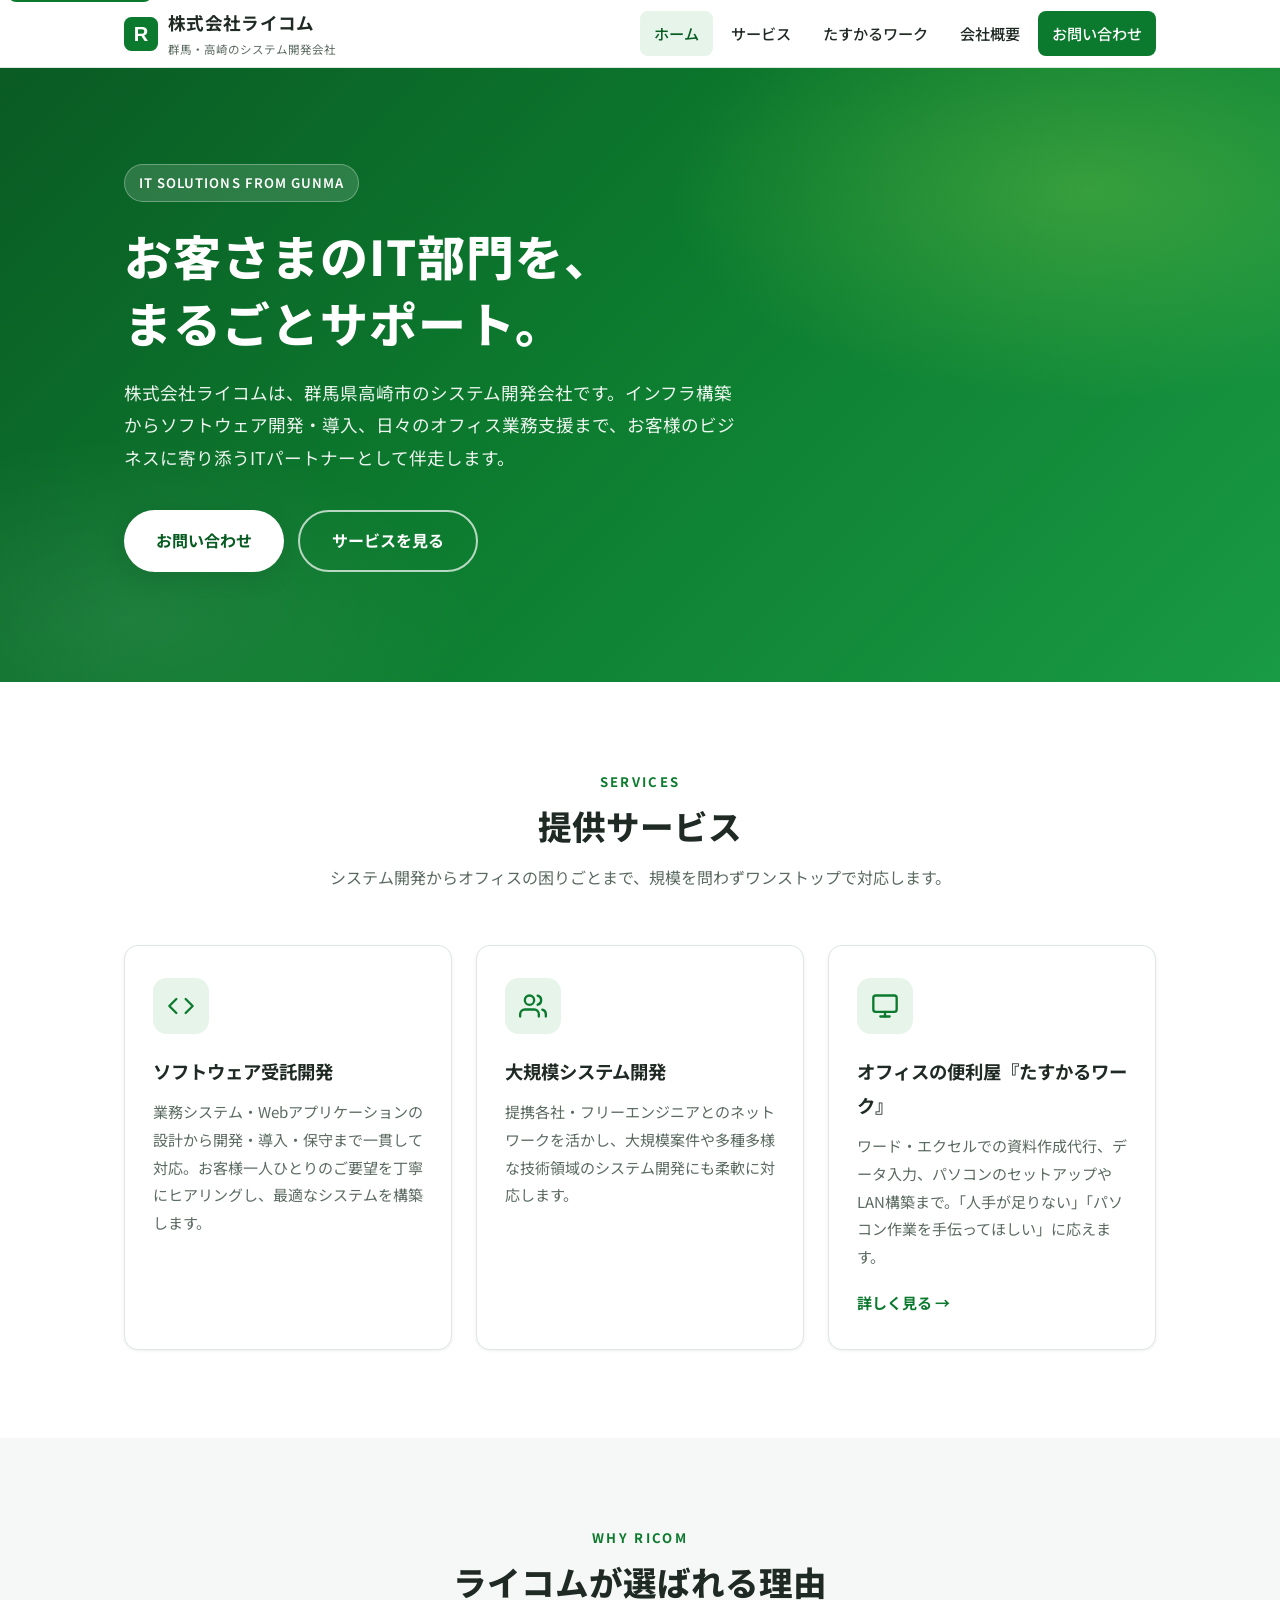
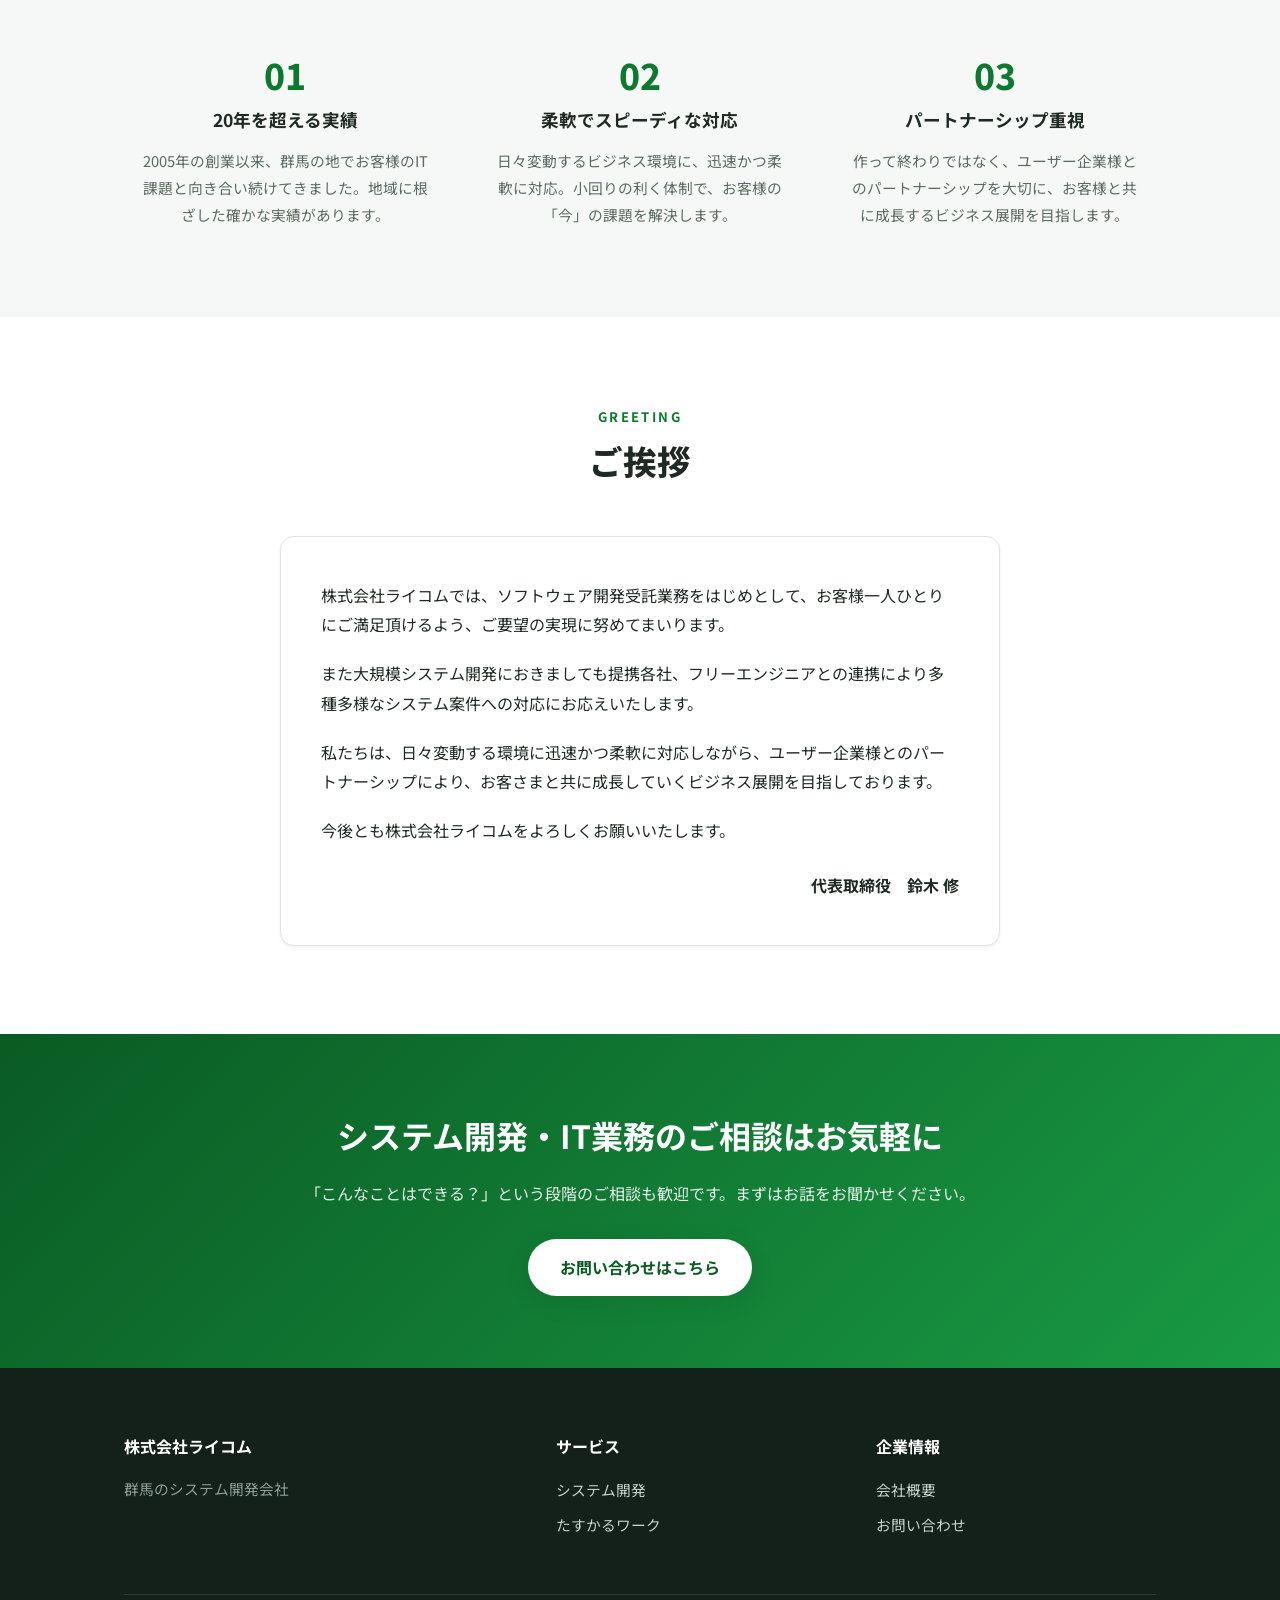
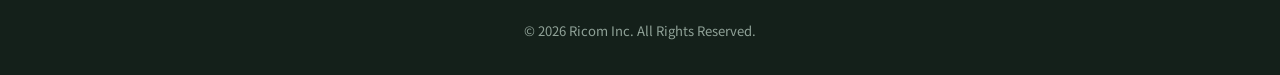
==== index.html @ 4f2a8223 "リニューアル版コーポレートサイトを追加し、SEOと旧URLリダイレクトを整備する。 静的HTMLでトップ・会社概要・お問い合わせを再構築し、たすかるワークは外部サイトへ誘導する。  Co-author" ====
<!doctype html>
<html lang="ja">
<head>
<meta charset="utf-8">
<meta name="viewport" content="width=device-width, initial-scale=1.0">
<title>株式会社ライコム | 群馬・高崎のシステム開発会社</title>
<meta name="description" content="株式会社ライコムは群馬県高崎市のシステム開発会社です。ソフトウェア受託開発から、提携各社・フリーエンジニアとの連携による大規模システム開発、オフィス業務支援『たすかるワーク』まで、お客様のIT課題をまるごとサポートします。">
<link rel="canonical" href="https://ricom-techno.com/">
<link rel="icon" type="image/svg+xml" href="/assets/img/favicon.svg">
<meta property="og:type" content="website">
<meta property="og:site_name" content="株式会社ライコム">
<meta property="og:title" content="株式会社ライコム | 群馬・高崎のシステム開発会社">
<meta property="og:description" content="ソフトウェア受託開発からオフィス業務支援まで、お客様のIT課題をまるごとサポートする群馬・高崎のシステム開発会社です。">
<meta property="og:url" content="https://ricom-techno.com/">
<meta property="og:locale" content="ja_JP">
<meta name="twitter:card" content="summary">
<link rel="preconnect" href="https://fonts.googleapis.com">
<link rel="preconnect" href="https://fonts.gstatic.com" crossorigin>
<link href="https://fonts.googleapis.com/css2?family=Noto+Sans+JP:wght@400;500;700;800&display=swap" rel="stylesheet">
<link rel="stylesheet" href="/assets/css/style.css">
<script type="application/ld+json">
{
  "@context": "https://schema.org",
  "@type": "Organization",
  "@id": "https://ricom-techno.com/#organization",
  "name": "株式会社ライコム",
  "url": "https://ricom-techno.com/",
  "logo": "https://ricom-techno.com/assets/img/favicon.svg",
  "foundingDate": "2015-02",
  "founder": { "@type": "Person", "name": "鈴木 修" },
  "areaServed": "JP",
  "description": "群馬県高崎市のシステム開発会社。ソフトウェア受託開発、大規模システム開発、オフィス業務支援サービスを提供。"
}
</script>
<script type="application/ld+json">
{
  "@context": "https://schema.org",
  "@type": "WebSite",
  "name": "株式会社ライコム",
  "url": "https://ricom-techno.com/",
  "inLanguage": "ja",
  "publisher": { "@id": "https://ricom-techno.com/#organization" }
}
</script>
</head>
<body>
<a class="skip-link" href="#main">本文へスキップ</a>

<header class="site-header">
  <div class="container">
    <a class="brand" href="/">
      <svg class="brand-mark" width="34" height="34" viewBox="0 0 64 64" aria-hidden="true"><rect width="64" height="64" rx="14" fill="#0c7a2e"/><text x="32" y="45" font-family="Arial, Helvetica, sans-serif" font-size="38" font-weight="bold" fill="#fff" text-anchor="middle">R</text></svg>
      <span>
        <span class="brand-name">株式会社ライコム</span>
        <span class="brand-tag">群馬・高崎のシステム開発会社</span>
      </span>
    </a>
    <button class="nav-toggle" aria-expanded="false" aria-controls="global-nav" aria-label="メニューを開く">
      <span></span><span></span><span></span>
    </button>
    <nav id="global-nav" class="global-nav" aria-label="グローバルナビゲーション">
      <ul>
        <li><a href="/" aria-current="page">ホーム</a></li>
        <li><a href="/#services">サービス</a></li>
        <li><a href="https://taskall.work/">たすかるワーク</a></li>
        <li><a href="/ricom/">会社概要</a></li>
        <li class="nav-cta"><a href="/contact/">お問い合わせ</a></li>
      </ul>
    </nav>
  </div>
</header>

<main id="main">

  <section class="hero">
    <div class="container">
      <span class="hero-label">IT SOLUTIONS FROM GUNMA</span>
      <h1>お客さまのIT部門を、<br>まるごとサポート。</h1>
      <p>株式会社ライコムは、群馬県高崎市のシステム開発会社です。インフラ構築からソフトウェア開発・導入、日々のオフィス業務支援まで、お客様のビジネスに寄り添うITパートナーとして伴走します。</p>
      <div class="hero-actions">
        <a class="btn btn-primary" href="/contact/">お問い合わせ</a>
        <a class="btn btn-outline" href="#services">サービスを見る</a>
      </div>
    </div>
  </section>

  <section id="services" class="section">
    <div class="container">
      <div class="section-head reveal">
        <span class="en">Services</span>
        <h2>提供サービス</h2>
        <p>システム開発からオフィスの困りごとまで、規模を問わずワンストップで対応します。</p>
      </div>
      <div class="card-grid">
        <div class="card reveal">
          <span class="card-icon" aria-hidden="true">
            <svg width="28" height="28" viewBox="0 0 24 24" fill="none" stroke="currentColor" stroke-width="2" stroke-linecap="round" stroke-linejoin="round"><polyline points="16 18 22 12 16 6"/><polyline points="8 6 2 12 8 18"/></svg>
          </span>
          <h3>ソフトウェア受託開発</h3>
          <p>業務システム・Webアプリケーションの設計から開発・導入・保守まで一貫して対応。お客様一人ひとりのご要望を丁寧にヒアリングし、最適なシステムを構築します。</p>
        </div>
        <div class="card reveal">
          <span class="card-icon" aria-hidden="true">
            <svg width="28" height="28" viewBox="0 0 24 24" fill="none" stroke="currentColor" stroke-width="2" stroke-linecap="round" stroke-linejoin="round"><path d="M17 21v-2a4 4 0 0 0-4-4H5a4 4 0 0 0-4 4v2"/><circle cx="9" cy="7" r="4"/><path d="M23 21v-2a4 4 0 0 0-3-3.87"/><path d="M16 3.13a4 4 0 0 1 0 7.75"/></svg>
          </span>
          <h3>大規模システム開発</h3>
          <p>提携各社・フリーエンジニアとのネットワークを活かし、大規模案件や多種多様な技術領域のシステム開発にも柔軟に対応します。</p>
        </div>
        <div class="card reveal">
          <span class="card-icon" aria-hidden="true">
            <svg width="28" height="28" viewBox="0 0 24 24" fill="none" stroke="currentColor" stroke-width="2" stroke-linecap="round" stroke-linejoin="round"><rect x="2" y="3" width="20" height="14" rx="2"/><line x1="8" y1="21" x2="16" y2="21"/><line x1="12" y1="17" x2="12" y2="21"/></svg>
          </span>
          <h3>オフィスの便利屋『たすかるワーク』</h3>
          <p>ワード・エクセルでの資料作成代行、データ入力、パソコンのセットアップやLAN構築まで。「人手が足りない」「パソコン作業を手伝ってほしい」に応えます。</p>
          <a class="card-link" href="https://taskall.work/">詳しく見る →</a>
        </div>
      </div>
    </div>
  </section>

  <section class="section section-alt">
    <div class="container">
      <div class="section-head reveal">
        <span class="en">Why Ricom</span>
        <h2>ライコムが選ばれる理由</h2>
      </div>
      <div class="feature-grid">
        <div class="feature reveal">
          <span class="num">01</span>
          <h3>20年を超える実績</h3>
          <p>2005年の創業以来、群馬の地でお客様のIT課題と向き合い続けてきました。地域に根ざした確かな実績があります。</p>
        </div>
        <div class="feature reveal">
          <span class="num">02</span>
          <h3>柔軟でスピーディな対応</h3>
          <p>日々変動するビジネス環境に、迅速かつ柔軟に対応。小回りの利く体制で、お客様の「今」の課題を解決します。</p>
        </div>
        <div class="feature reveal">
          <span class="num">03</span>
          <h3>パートナーシップ重視</h3>
          <p>作って終わりではなく、ユーザー企業様とのパートナーシップを大切に、お客様と共に成長するビジネス展開を目指します。</p>
        </div>
      </div>
    </div>
  </section>

  <section class="section">
    <div class="container">
      <div class="section-head reveal">
        <span class="en">Greeting</span>
        <h2>ご挨拶</h2>
      </div>
      <div class="greeting reveal">
        <p>株式会社ライコムでは、ソフトウェア開発受託業務をはじめとして、お客様一人ひとりにご満足頂けるよう、ご要望の実現に努めてまいります。</p>
        <p>また大規模システム開発におきましても提携各社、フリーエンジニアとの連携により多種多様なシステム案件への対応にお応えいたします。</p>
        <p>私たちは、日々変動する環境に迅速かつ柔軟に対応しながら、ユーザー企業様とのパートナーシップにより、お客さまと共に成長していくビジネス展開を目指しております。</p>
        <p>今後とも株式会社ライコムをよろしくお願いいたします。</p>
        <p class="sign">代表取締役　鈴木 修</p>
      </div>
    </div>
  </section>

  <section class="cta-band">
    <div class="container">
      <h2>システム開発・IT業務のご相談はお気軽に</h2>
      <p>「こんなことはできる？」という段階のご相談も歓迎です。まずはお話をお聞かせください。</p>
      <a class="btn btn-primary" href="/contact/">お問い合わせはこちら</a>
    </div>
  </section>

</main>

<footer class="site-footer">
  <div class="container">
    <div class="footer-grid">
      <div>
        <h3>株式会社ライコム</h3>
        <p>群馬のシステム開発会社</p>
      </div>
      <div>
        <h3>サービス</h3>
        <ul>
          <li><a href="/#services">システム開発</a></li>
          <li><a href="https://taskall.work/">たすかるワーク</a></li>
        </ul>
      </div>
      <div>
        <h3>企業情報</h3>
        <ul>
          <li><a href="/ricom/">会社概要</a></li>
          <li><a href="/contact/">お問い合わせ</a></li>
        </ul>
      </div>
    </div>
    <p class="footer-bottom">&copy; 2026 Ricom Inc. All Rights Reserved.</p>
  </div>
</footer>

<script src="/assets/js/main.js" defer></script>
</body>
</html>
---- assets/css/style.css ----
/* ==========================================================================
   株式会社ライコム — デザインシステム
   ========================================================================== */

:root {
  --color-primary: #0c7a2e;
  --color-primary-dark: #085c22;
  --color-primary-light: #e6f4ea;
  --color-accent: #7ecf4a;
  --color-text: #1f2a24;
  --color-text-muted: #5b6b61;
  --color-bg: #ffffff;
  --color-bg-alt: #f5f8f6;
  --color-border: #dfe7e2;
  --color-footer: #14201a;
  --font-sans: "Noto Sans JP", "Hiragino Kaku Gothic ProN", "Yu Gothic",
    sans-serif;
  --shadow-sm: 0 1px 3px rgba(20, 32, 26, 0.08);
  --shadow-md: 0 6px 24px rgba(20, 32, 26, 0.1);
  --radius: 14px;
  --container: 1080px;
  --header-h: 68px;
}

*,
*::before,
*::after {
  box-sizing: border-box;
}

html {
  scroll-behavior: smooth;
  scroll-padding-top: calc(var(--header-h) + 16px);
}

body {
  margin: 0;
  font-family: var(--font-sans);
  font-size: 16px;
  line-height: 1.85;
  color: var(--color-text);
  background: var(--color-bg);
  -webkit-font-smoothing: antialiased;
}

img {
  max-width: 100%;
  height: auto;
  display: block;
}

a {
  color: var(--color-primary);
}

a:hover {
  color: var(--color-primary-dark);
}

.container {
  max-width: var(--container);
  margin: 0 auto;
  padding: 0 24px;
}

.visually-hidden {
  position: absolute;
  width: 1px;
  height: 1px;
  margin: -1px;
  padding: 0;
  overflow: hidden;
  clip: rect(0 0 0 0);
  white-space: nowrap;
  border: 0;
}

.skip-link {
  position: absolute;
  top: -48px;
  left: 8px;
  z-index: 200;
  padding: 10px 16px;
  background: var(--color-primary);
  color: #fff;
  border-radius: 0 0 8px 8px;
  text-decoration: none;
  transition: top 0.2s;
}

.skip-link:focus {
  top: 0;
  color: #fff;
}

/* --------------------------------------------------------------------------
   Header
   -------------------------------------------------------------------------- */

.site-header {
  position: sticky;
  top: 0;
  z-index: 100;
  height: var(--header-h);
  background: rgba(255, 255, 255, 0.92);
  backdrop-filter: blur(10px);
  -webkit-backdrop-filter: blur(10px);
  border-bottom: 1px solid var(--color-border);
}

.site-header .container {
  display: flex;
  align-items: center;
  justify-content: space-between;
  height: 100%;
}

.brand {
  display: flex;
  align-items: center;
  gap: 10px;
  text-decoration: none;
  color: var(--color-text);
}

.brand:hover {
  color: var(--color-text);
}

.brand-mark {
  flex: none;
}

.brand-name {
  font-size: 1.1rem;
  font-weight: 700;
  letter-spacing: 0.02em;
}

.brand-tag {
  display: none;
  font-size: 0.72rem;
  color: var(--color-text-muted);
}

@media (min-width: 640px) {
  .brand-tag {
    display: block;
  }
}

.global-nav ul {
  display: flex;
  align-items: center;
  gap: 4px;
  margin: 0;
  padding: 0;
  list-style: none;
}

.global-nav a {
  display: block;
  padding: 8px 14px;
  font-size: 0.95rem;
  font-weight: 500;
  color: var(--color-text);
  text-decoration: none;
  border-radius: 8px;
  transition: background 0.15s, color 0.15s;
}

.global-nav a:hover,
.global-nav a[aria-current="page"] {
  background: var(--color-primary-light);
  color: var(--color-primary-dark);
}

.global-nav .nav-cta a {
  background: var(--color-primary);
  color: #fff;
}

.global-nav .nav-cta a:hover {
  background: var(--color-primary-dark);
}

.nav-toggle {
  display: none;
  flex-direction: column;
  justify-content: center;
  gap: 5px;
  width: 44px;
  height: 44px;
  padding: 10px;
  background: none;
  border: 0;
  cursor: pointer;
}

.nav-toggle span {
  display: block;
  height: 2px;
  background: var(--color-text);
  border-radius: 2px;
  transition: transform 0.25s, opacity 0.25s;
}

.nav-toggle[aria-expanded="true"] span:nth-child(1) {
  transform: translateY(7px) rotate(45deg);
}

.nav-toggle[aria-expanded="true"] span:nth-child(2) {
  opacity: 0;
}

.nav-toggle[aria-expanded="true"] span:nth-child(3) {
  transform: translateY(-7px) rotate(-45deg);
}

@media (max-width: 860px) {
  .nav-toggle {
    display: flex;
  }

  .global-nav {
    position: absolute;
    top: var(--header-h);
    left: 0;
    right: 0;
    background: #fff;
    border-bottom: 1px solid var(--color-border);
    box-shadow: var(--shadow-md);
    display: none;
  }

  .global-nav.is-open {
    display: block;
  }

  .global-nav ul {
    flex-direction: column;
    align-items: stretch;
    gap: 0;
    padding: 12px 16px 20px;
  }

  .global-nav a {
    padding: 14px 16px;
    font-size: 1rem;
  }

  .global-nav .nav-cta {
    margin-top: 8px;
  }

  .global-nav .nav-cta a {
    text-align: center;
  }
}

/* --------------------------------------------------------------------------
   Hero
   -------------------------------------------------------------------------- */

.hero {
  position: relative;
  overflow: hidden;
  background: linear-gradient(135deg, #0a5b24 0%, #0c7a2e 45%, #199a44 100%);
  color: #fff;
  padding: 96px 0 110px;
}

.hero::after {
  content: "";
  position: absolute;
  inset: 0;
  background:
    radial-gradient(600px 300px at 85% 20%, rgba(126, 207, 74, 0.35), transparent 70%),
    radial-gradient(500px 260px at 10% 90%, rgba(255, 255, 255, 0.08), transparent 70%);
  pointer-events: none;
}

.hero .container {
  position: relative;
  z-index: 1;
}

.hero-label {
  display: inline-block;
  padding: 6px 14px;
  margin-bottom: 20px;
  font-size: 0.82rem;
  font-weight: 600;
  letter-spacing: 0.08em;
  background: rgba(255, 255, 255, 0.14);
  border: 1px solid rgba(255, 255, 255, 0.3);
  border-radius: 999px;
}

.hero h1 {
  margin: 0 0 20px;
  font-size: clamp(1.8rem, 4.5vw, 3rem);
  font-weight: 800;
  line-height: 1.4;
  letter-spacing: 0.02em;
}

.hero p {
  max-width: 620px;
  margin: 0 0 36px;
  font-size: clamp(0.95rem, 1.6vw, 1.1rem);
  color: rgba(255, 255, 255, 0.92);
}

.hero-actions {
  display: flex;
  flex-wrap: wrap;
  gap: 14px;
}

/* --------------------------------------------------------------------------
   Buttons
   -------------------------------------------------------------------------- */

.btn {
  display: inline-flex;
  align-items: center;
  justify-content: center;
  gap: 8px;
  padding: 14px 32px;
  font-size: 1rem;
  font-weight: 700;
  text-decoration: none;
  border-radius: 999px;
  transition: transform 0.15s, box-shadow 0.15s, background 0.15s;
}

.btn:hover {
  transform: translateY(-2px);
}

.btn-primary {
  background: #fff;
  color: var(--color-primary-dark);
  box-shadow: var(--shadow-md);
}

.btn-primary:hover {
  color: var(--color-primary-dark);
}

.btn-outline {
  border: 2px solid rgba(255, 255, 255, 0.7);
  color: #fff;
}

.btn-outline:hover {
  background: rgba(255, 255, 255, 0.12);
  color: #fff;
}

.btn-solid {
  background: var(--color-primary);
  color: #fff;
}

.btn-solid:hover {
  background: var(--color-primary-dark);
  color: #fff;
}

/* --------------------------------------------------------------------------
   Sections
   -------------------------------------------------------------------------- */

.section {
  padding: 88px 0;
}

.section-alt {
  background: var(--color-bg-alt);
}

.section-head {
  max-width: 640px;
  margin: 0 auto 52px;
  text-align: center;
}

.section-head .en {
  display: block;
  margin-bottom: 8px;
  font-size: 0.82rem;
  font-weight: 700;
  letter-spacing: 0.18em;
  text-transform: uppercase;
  color: var(--color-primary);
}

.section-head h2 {
  margin: 0 0 14px;
  font-size: clamp(1.5rem, 3vw, 2.1rem);
  font-weight: 800;
  line-height: 1.4;
}

.section-head p {
  margin: 0;
  color: var(--color-text-muted);
}

/* Cards */

.card-grid {
  display: grid;
  gap: 24px;
  grid-template-columns: repeat(auto-fit, minmax(260px, 1fr));
}

.card {
  display: flex;
  flex-direction: column;
  padding: 32px 28px;
  background: #fff;
  border: 1px solid var(--color-border);
  border-radius: var(--radius);
  box-shadow: var(--shadow-sm);
  transition: transform 0.2s, box-shadow 0.2s;
}

.card:hover {
  transform: translateY(-4px);
  box-shadow: var(--shadow-md);
}

.card-icon {
  display: inline-flex;
  align-items: center;
  justify-content: center;
  width: 56px;
  height: 56px;
  margin-bottom: 20px;
  background: var(--color-primary-light);
  border-radius: 14px;
  color: var(--color-primary);
}

.card h3 {
  margin: 0 0 10px;
  font-size: 1.15rem;
  font-weight: 700;
}

.card p {
  margin: 0;
  font-size: 0.94rem;
  color: var(--color-text-muted);
  flex-grow: 1;
}

.card .card-link {
  margin-top: 18px;
  font-weight: 700;
  font-size: 0.94rem;
  text-decoration: none;
}

/* Feature list (強み) */

.feature-grid {
  display: grid;
  gap: 32px;
  grid-template-columns: repeat(auto-fit, minmax(260px, 1fr));
}

.feature {
  text-align: center;
  padding: 0 12px;
}

.feature .num {
  display: inline-block;
  margin-bottom: 12px;
  font-size: 2.2rem;
  font-weight: 800;
  color: var(--color-primary);
  line-height: 1;
}

.feature h3 {
  margin: 0 0 10px;
  font-size: 1.1rem;
}

.feature p {
  margin: 0;
  font-size: 0.92rem;
  color: var(--color-text-muted);
}

/* Greeting */

.greeting {
  max-width: 720px;
  margin: 0 auto;
  padding: 44px 40px;
  background: #fff;
  border: 1px solid var(--color-border);
  border-radius: var(--radius);
  box-shadow: var(--shadow-sm);
}

.greeting p {
  margin: 0 0 1.2em;
}

.greeting .sign {
  margin: 1.6em 0 0;
  text-align: right;
  font-weight: 700;
}

/* CTA band */

.cta-band {
  background: linear-gradient(135deg, #0a5b24, #199a44);
  color: #fff;
  text-align: center;
  padding: 72px 0;
}

.cta-band h2 {
  margin: 0 0 14px;
  font-size: clamp(1.4rem, 3vw, 2rem);
}

.cta-band p {
  margin: 0 0 30px;
  color: rgba(255, 255, 255, 0.9);
}

/* --------------------------------------------------------------------------
   Page hero(下層ページ)
   -------------------------------------------------------------------------- */

.page-hero {
  background: linear-gradient(135deg, #0a5b24, #199a44);
  color: #fff;
  padding: 64px 0;
}

.page-hero h1 {
  margin: 0 0 8px;
  font-size: clamp(1.6rem, 3.4vw, 2.4rem);
  font-weight: 800;
}

.page-hero p {
  margin: 0;
  color: rgba(255, 255, 255, 0.88);
}

.breadcrumb {
  padding: 14px 0;
  font-size: 0.84rem;
  background: var(--color-bg-alt);
  border-bottom: 1px solid var(--color-border);
}

.breadcrumb ol {
  display: flex;
  flex-wrap: wrap;
  gap: 6px;
  margin: 0;
  padding: 0;
  list-style: none;
}

.breadcrumb li + li::before {
  content: "/";
  margin-right: 6px;
  color: var(--color-text-muted);
}

.breadcrumb a {
  text-decoration: none;
}

/* --------------------------------------------------------------------------
   Tables / Timeline
   -------------------------------------------------------------------------- */

.info-table {
  width: 100%;
  max-width: 760px;
  margin: 0 auto;
  border-collapse: collapse;
  background: #fff;
  border: 1px solid var(--color-border);
  border-radius: var(--radius);
  overflow: hidden;
  box-shadow: var(--shadow-sm);
}

.info-table th,
.info-table td {
  padding: 18px 24px;
  border-bottom: 1px solid var(--color-border);
  text-align: left;
  vertical-align: top;
}

.info-table tr:last-child th,
.info-table tr:last-child td {
  border-bottom: 0;
}

.info-table th {
  width: 30%;
  min-width: 120px;
  background: var(--color-bg-alt);
  font-weight: 700;
  white-space: nowrap;
}

@media (max-width: 560px) {
  .info-table th,
  .info-table td {
    display: block;
    width: 100%;
    padding: 12px 18px;
  }

  .info-table th {
    border-bottom: 0;
  }
}

.timeline {
  max-width: 720px;
  margin: 0 auto;
  padding: 0;
  list-style: none;
  position: relative;
}

.timeline::before {
  content: "";
  position: absolute;
  top: 6px;
  bottom: 6px;
  left: 7px;
  width: 2px;
  background: var(--color-border);
}

.timeline li {
  position: relative;
  padding: 0 0 32px 40px;
}

.timeline li:last-child {
  padding-bottom: 0;
}

.timeline li::before {
  content: "";
  position: absolute;
  top: 8px;
  left: 0;
  width: 16px;
  height: 16px;
  background: var(--color-primary);
  border: 3px solid #fff;
  border-radius: 50%;
  box-shadow: 0 0 0 2px var(--color-primary-light);
}

.timeline .year {
  display: block;
  font-weight: 800;
  color: var(--color-primary);
}

.timeline p {
  margin: 4px 0 0;
  color: var(--color-text-muted);
}

/* --------------------------------------------------------------------------
   Contact
   -------------------------------------------------------------------------- */

.contact-grid {
  display: grid;
  gap: 24px;
  grid-template-columns: repeat(auto-fit, minmax(280px, 1fr));
  max-width: 880px;
  margin: 0 auto;
}

.contact-card {
  padding: 36px 30px;
  background: #fff;
  border: 1px solid var(--color-border);
  border-radius: var(--radius);
  box-shadow: var(--shadow-sm);
  text-align: center;
}

.contact-card h3 {
  margin: 0 0 8px;
  font-size: 1.05rem;
}

.contact-card .big {
  display: block;
  margin: 10px 0;
  font-size: 1.5rem;
  font-weight: 800;
  color: var(--color-primary-dark);
  text-decoration: none;
  word-break: break-all;
}

.contact-card p {
  margin: 0;
  font-size: 0.88rem;
  color: var(--color-text-muted);
}

/* --------------------------------------------------------------------------
   FAQ
   -------------------------------------------------------------------------- */

.faq {
  max-width: 760px;
  margin: 0 auto;
}

.faq details {
  margin-bottom: 14px;
  background: #fff;
  border: 1px solid var(--color-border);
  border-radius: 12px;
  box-shadow: var(--shadow-sm);
  overflow: hidden;
}

.faq summary {
  padding: 18px 22px;
  font-weight: 700;
  cursor: pointer;
  list-style: none;
  position: relative;
  padding-right: 48px;
}

.faq summary::-webkit-details-marker {
  display: none;
}

.faq summary::after {
  content: "+";
  position: absolute;
  right: 20px;
  top: 50%;
  transform: translateY(-50%);
  font-size: 1.4rem;
  color: var(--color-primary);
  transition: transform 0.2s;
}

.faq details[open] summary::after {
  content: "−";
}

.faq .faq-body {
  padding: 0 22px 18px;
  color: var(--color-text-muted);
}

/* --------------------------------------------------------------------------
   Footer
   -------------------------------------------------------------------------- */

.site-footer {
  background: var(--color-footer);
  color: #c8d2cc;
  padding: 64px 0 32px;
  font-size: 0.92rem;
}

.footer-grid {
  display: grid;
  gap: 40px;
  grid-template-columns: 1.4fr 1fr 1fr;
  margin-bottom: 48px;
}

@media (max-width: 720px) {
  .footer-grid {
    grid-template-columns: 1fr;
    gap: 28px;
  }
}

.site-footer h3 {
  margin: 0 0 14px;
  font-size: 1rem;
  color: #fff;
}

.site-footer .footer-tagline,
.site-footer p {
  margin: 0;
  line-height: 1.8;
  color: #8fa197;
}

.site-footer address {
  font-style: normal;
  line-height: 2;
}

.site-footer ul {
  margin: 0;
  padding: 0;
  list-style: none;
}

.site-footer li {
  margin-bottom: 8px;
}

.site-footer a {
  color: #c8d2cc;
  text-decoration: none;
}

.site-footer a:hover {
  color: #fff;
  text-decoration: underline;
}

.footer-bottom {
  padding-top: 24px;
  border-top: 1px solid rgba(255, 255, 255, 0.12);
  text-align: center;
  font-size: 0.82rem;
  color: #8fa197;
}

/* --------------------------------------------------------------------------
   Scroll reveal
   -------------------------------------------------------------------------- */

.reveal {
  opacity: 0;
  transform: translateY(24px);
  transition: opacity 0.6s ease, transform 0.6s ease;
}

.reveal.is-visible {
  opacity: 1;
  transform: none;
}

@media (prefers-reduced-motion: reduce) {
  html {
    scroll-behavior: auto;
  }

  .reveal {
    opacity: 1;
    transform: none;
    transition: none;
  }

  .btn:hover,
  .card:hover {
    transform: none;
  }
}
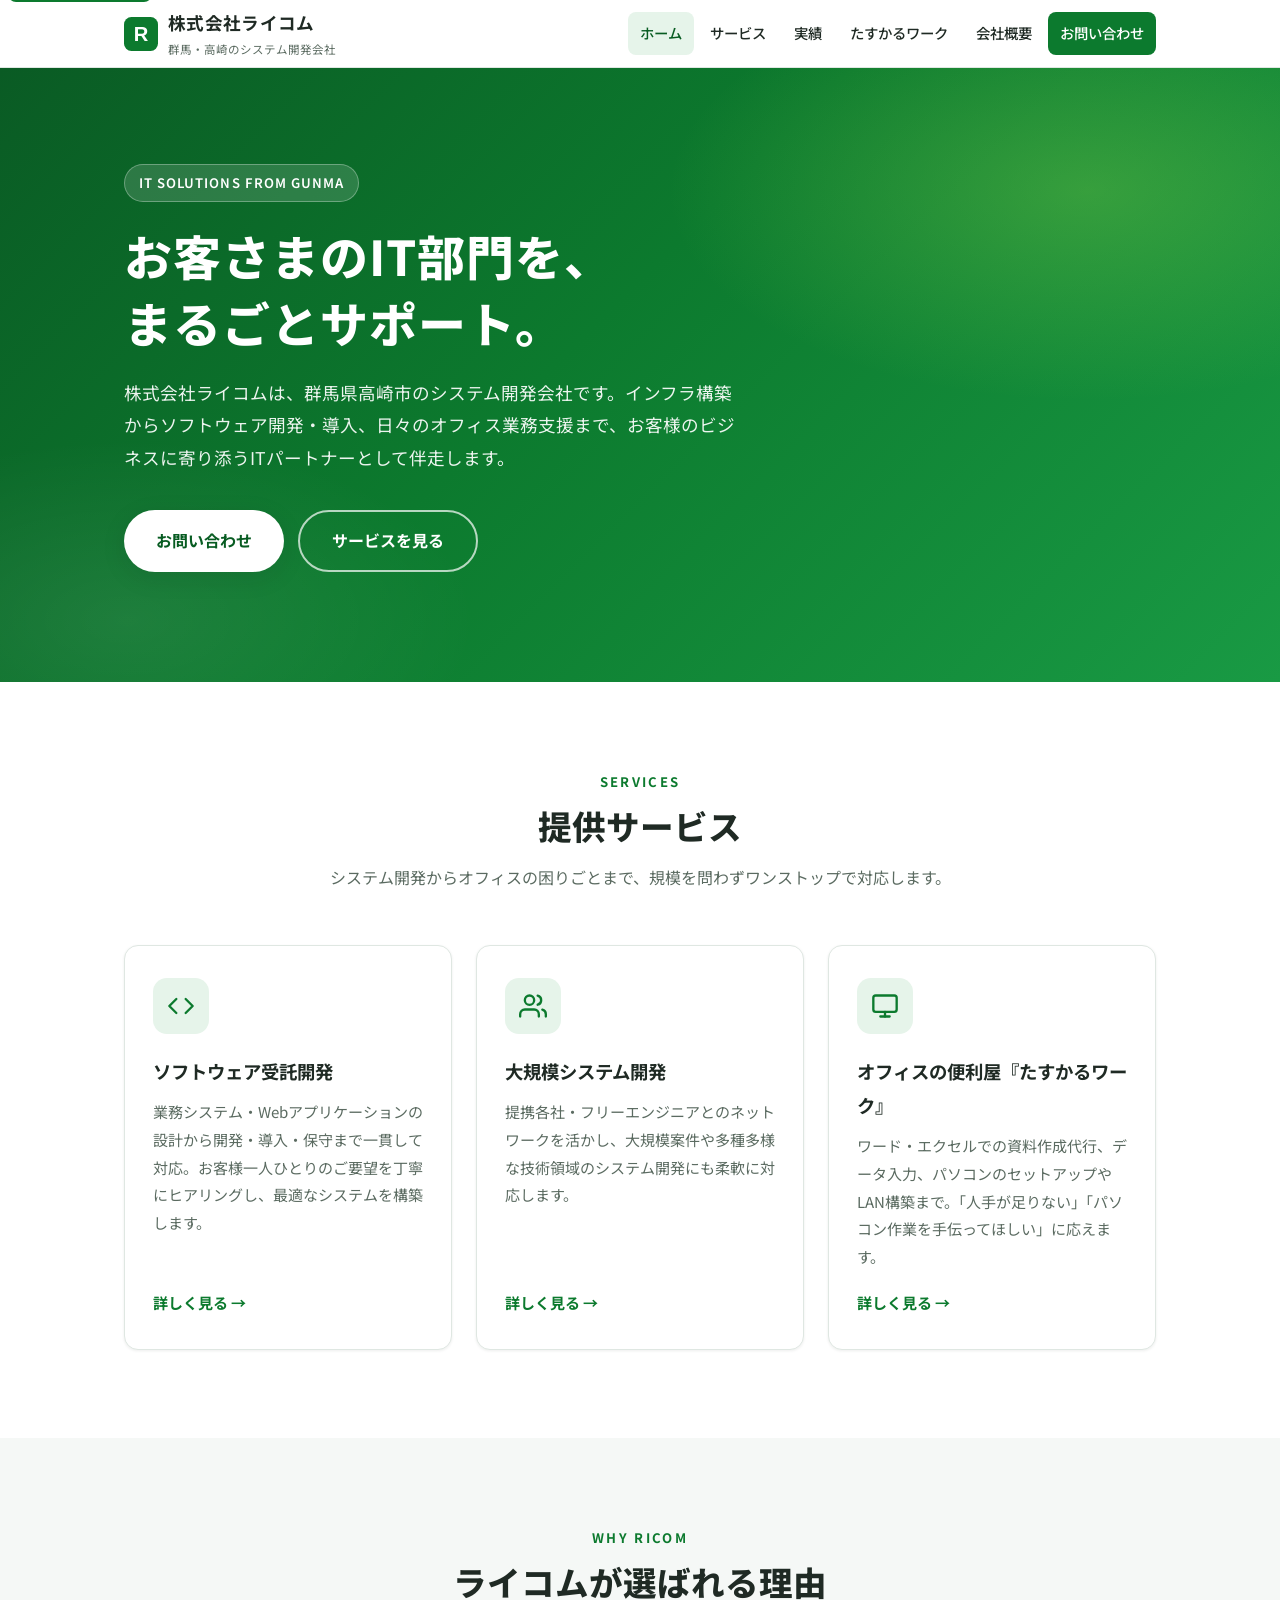
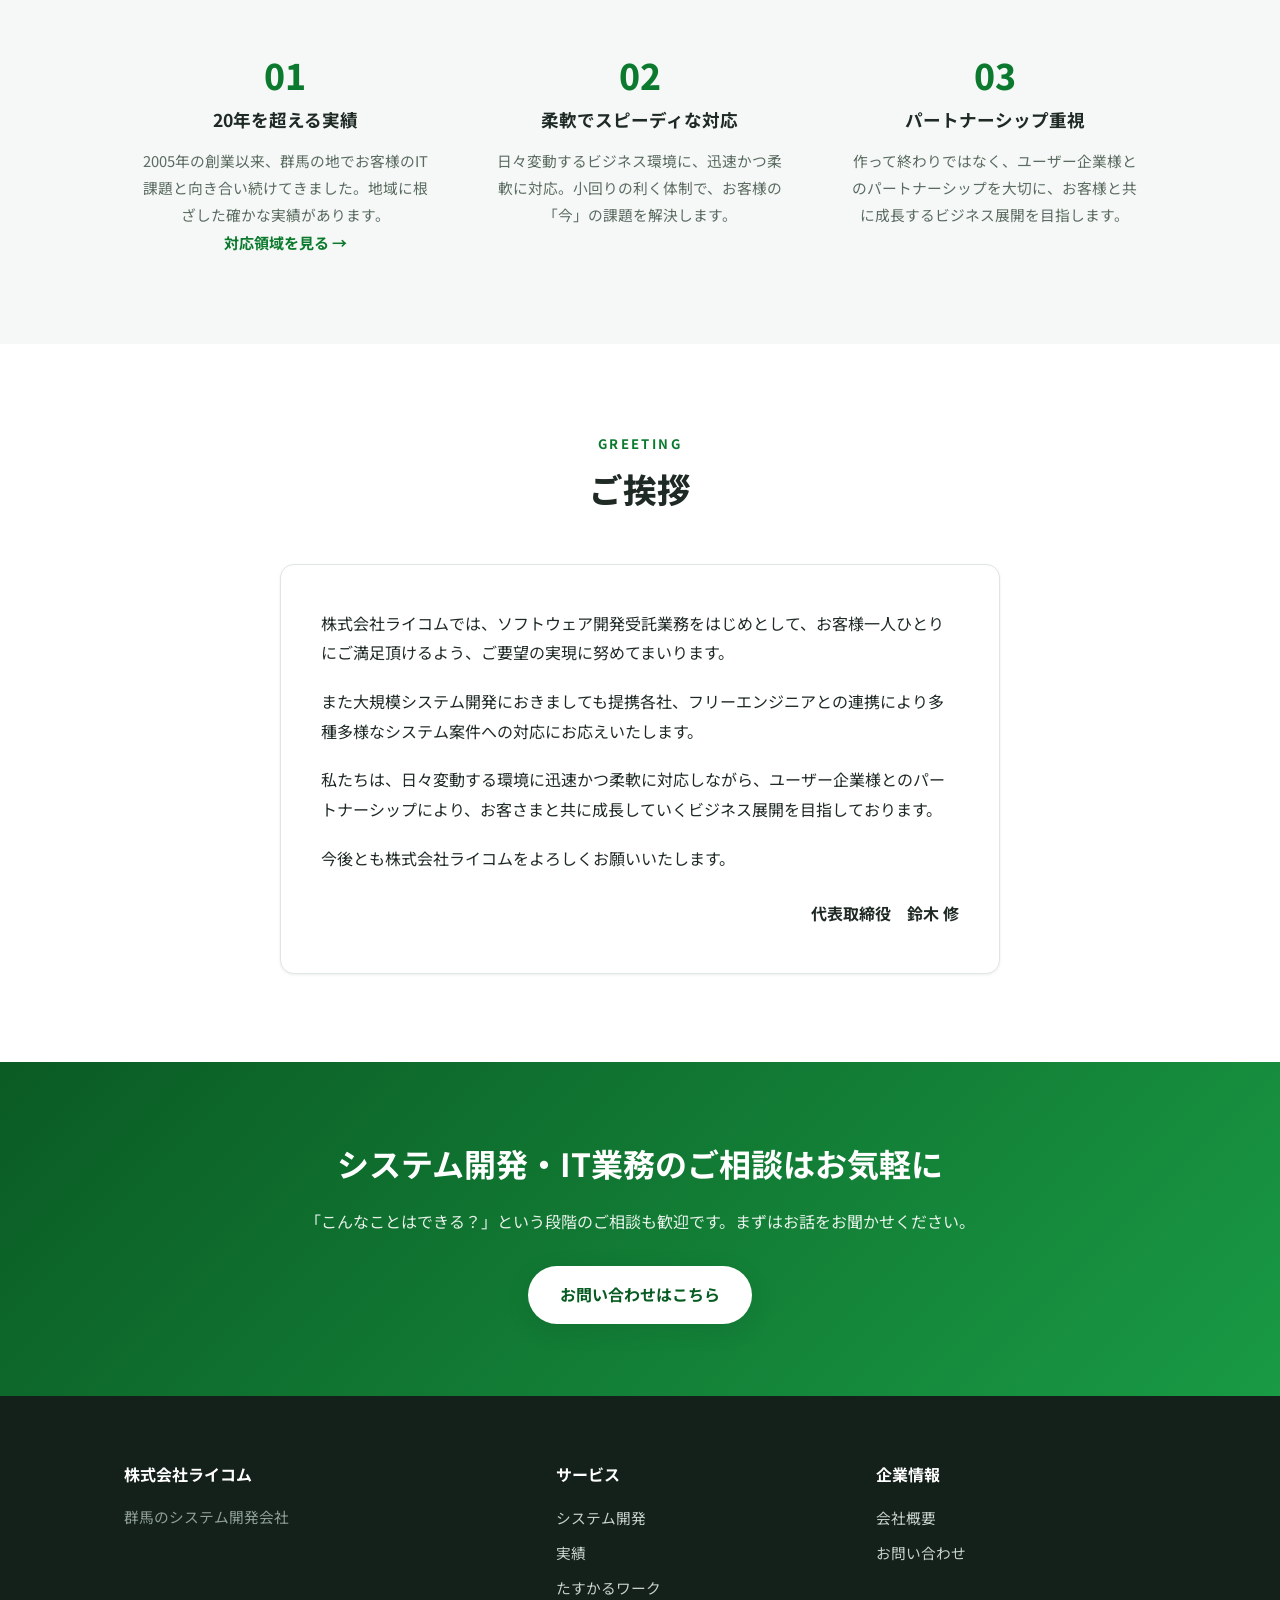
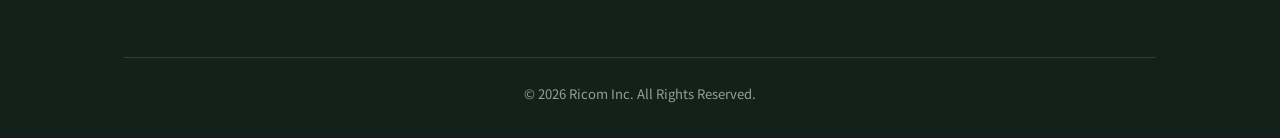
==== commit a2ae055a: "サービスと実績ページを追加し、SEOの受け皿を広げる。 ナビ・フッター・サイトマップも合わせて更新する。  Co-authored-by: Cursor <cursoragent@cursor.com" ====
--- a/index.html
+++ b/index.html
@@ -6,7 +6,7 @@
 <title>株式会社ライコム | 群馬・高崎のシステム開発会社</title>
 <meta name="description" content="株式会社ライコムは群馬県高崎市のシステム開発会社です。ソフトウェア受託開発から、提携各社・フリーエンジニアとの連携による大規模システム開発、オフィス業務支援『たすかるワーク』まで、お客様のIT課題をまるごとサポートします。">
 <link rel="canonical" href="https://ricom-techno.com/">
-<link rel="icon" type="image/svg+xml" href="/assets/img/favicon.svg">
+<link rel="icon" type="image/svg+xml" href="assets/img/favicon.svg">
 <meta property="og:type" content="website">
 <meta property="og:site_name" content="株式会社ライコム">
 <meta property="og:title" content="株式会社ライコム | 群馬・高崎のシステム開発会社">
@@ -17,7 +17,7 @@
 <link rel="preconnect" href="https://fonts.googleapis.com">
 <link rel="preconnect" href="https://fonts.gstatic.com" crossorigin>
 <link href="https://fonts.googleapis.com/css2?family=Noto+Sans+JP:wght@400;500;700;800&display=swap" rel="stylesheet">
-<link rel="stylesheet" href="/assets/css/style.css">
+<link rel="stylesheet" href="assets/css/style.css">
 <script type="application/ld+json">
 {
   "@context": "https://schema.org",
@@ -48,7 +48,7 @@
 
 <header class="site-header">
   <div class="container">
-    <a class="brand" href="/">
+    <a class="brand" href="./">
       <svg class="brand-mark" width="34" height="34" viewBox="0 0 64 64" aria-hidden="true"><rect width="64" height="64" rx="14" fill="#0c7a2e"/><text x="32" y="45" font-family="Arial, Helvetica, sans-serif" font-size="38" font-weight="bold" fill="#fff" text-anchor="middle">R</text></svg>
       <span>
         <span class="brand-name">株式会社ライコム</span>
@@ -60,11 +60,12 @@
     </button>
     <nav id="global-nav" class="global-nav" aria-label="グローバルナビゲーション">
       <ul>
-        <li><a href="/" aria-current="page">ホーム</a></li>
-        <li><a href="/#services">サービス</a></li>
+        <li><a href="./" aria-current="page">ホーム</a></li>
+        <li><a href="services/">サービス</a></li>
+        <li><a href="works/">実績</a></li>
         <li><a href="https://taskall.work/">たすかるワーク</a></li>
-        <li><a href="/ricom/">会社概要</a></li>
-        <li class="nav-cta"><a href="/contact/">お問い合わせ</a></li>
+        <li><a href="ricom/">会社概要</a></li>
+        <li class="nav-cta"><a href="contact/">お問い合わせ</a></li>
       </ul>
     </nav>
   </div>
@@ -78,8 +79,8 @@
       <h1>お客さまのIT部門を、<br>まるごとサポート。</h1>
       <p>株式会社ライコムは、群馬県高崎市のシステム開発会社です。インフラ構築からソフトウェア開発・導入、日々のオフィス業務支援まで、お客様のビジネスに寄り添うITパートナーとして伴走します。</p>
       <div class="hero-actions">
-        <a class="btn btn-primary" href="/contact/">お問い合わせ</a>
-        <a class="btn btn-outline" href="#services">サービスを見る</a>
+        <a class="btn btn-primary" href="contact/">お問い合わせ</a>
+        <a class="btn btn-outline" href="services/">サービスを見る</a>
       </div>
     </div>
   </section>
@@ -98,6 +99,7 @@
           </span>
           <h3>ソフトウェア受託開発</h3>
           <p>業務システム・Webアプリケーションの設計から開発・導入・保守まで一貫して対応。お客様一人ひとりのご要望を丁寧にヒアリングし、最適なシステムを構築します。</p>
+          <a class="card-link" href="services/#contract">詳しく見る →</a>
         </div>
         <div class="card reveal">
           <span class="card-icon" aria-hidden="true">
@@ -105,6 +107,7 @@
           </span>
           <h3>大規模システム開発</h3>
           <p>提携各社・フリーエンジニアとのネットワークを活かし、大規模案件や多種多様な技術領域のシステム開発にも柔軟に対応します。</p>
+          <a class="card-link" href="services/#large-scale">詳しく見る →</a>
         </div>
         <div class="card reveal">
           <span class="card-icon" aria-hidden="true">
@@ -129,6 +132,7 @@
           <span class="num">01</span>
           <h3>20年を超える実績</h3>
           <p>2005年の創業以来、群馬の地でお客様のIT課題と向き合い続けてきました。地域に根ざした確かな実績があります。</p>
+          <p><a class="card-link" href="works/">対応領域を見る →</a></p>
         </div>
         <div class="feature reveal">
           <span class="num">02</span>
@@ -164,7 +168,7 @@
     <div class="container">
       <h2>システム開発・IT業務のご相談はお気軽に</h2>
       <p>「こんなことはできる？」という段階のご相談も歓迎です。まずはお話をお聞かせください。</p>
-      <a class="btn btn-primary" href="/contact/">お問い合わせはこちら</a>
+      <a class="btn btn-primary" href="contact/">お問い合わせはこちら</a>
     </div>
   </section>
 
@@ -180,15 +184,16 @@
       <div>
         <h3>サービス</h3>
         <ul>
-          <li><a href="/#services">システム開発</a></li>
+          <li><a href="services/">システム開発</a></li>
+          <li><a href="works/">実績</a></li>
           <li><a href="https://taskall.work/">たすかるワーク</a></li>
         </ul>
       </div>
       <div>
         <h3>企業情報</h3>
         <ul>
-          <li><a href="/ricom/">会社概要</a></li>
-          <li><a href="/contact/">お問い合わせ</a></li>
+          <li><a href="ricom/">会社概要</a></li>
+          <li><a href="contact/">お問い合わせ</a></li>
         </ul>
       </div>
     </div>
@@ -196,6 +201,6 @@
   </div>
 </footer>
 
-<script src="/assets/js/main.js" defer></script>
+<script src="assets/js/main.js" defer></script>
 </body>
 </html>
--- a/assets/css/style.css
+++ b/assets/css/style.css
@@ -160,8 +160,8 @@
 
 .global-nav a {
   display: block;
-  padding: 8px 14px;
-  font-size: 0.95rem;
+  padding: 8px 12px;
+  font-size: 0.9rem;
   font-weight: 500;
   color: var(--color-text);
   text-decoration: none;
@@ -217,7 +217,7 @@
   transform: translateY(-7px) rotate(-45deg);
 }
 
-@media (max-width: 860px) {
+@media (max-width: 980px) {
   .nav-toggle {
     display: flex;
   }
@@ -460,6 +460,12 @@
 
 .card .card-link {
   margin-top: 18px;
+  font-weight: 700;
+  font-size: 0.94rem;
+  text-decoration: none;
+}
+
+.card-link {
   font-weight: 700;
   font-size: 0.94rem;
   text-decoration: none;
@@ -730,6 +736,182 @@
 }
 
 /* --------------------------------------------------------------------------
+   Services / Works
+   -------------------------------------------------------------------------- */
+
+.container.narrow {
+  max-width: 800px;
+}
+
+.toc-cards {
+  display: grid;
+  gap: 14px;
+  grid-template-columns: repeat(auto-fit, minmax(200px, 1fr));
+}
+
+.toc-card {
+  display: flex;
+  align-items: center;
+  justify-content: center;
+  min-height: 64px;
+  padding: 16px 18px;
+  text-align: center;
+  text-decoration: none;
+  font-weight: 700;
+  color: var(--color-text);
+  background: #fff;
+  border: 1px solid var(--color-border);
+  border-radius: var(--radius);
+  box-shadow: var(--shadow-sm);
+  transition: border-color 0.2s, color 0.2s, transform 0.2s;
+}
+
+.toc-card:hover {
+  color: var(--color-primary-dark);
+  border-color: var(--color-primary);
+  transform: translateY(-2px);
+}
+
+.service-block .en {
+  display: block;
+  margin-bottom: 8px;
+  font-size: 0.78rem;
+  font-weight: 700;
+  letter-spacing: 0.12em;
+  color: var(--color-primary);
+}
+
+.service-block h2 {
+  margin: 0 0 16px;
+  font-size: clamp(1.4rem, 2.8vw, 1.9rem);
+  font-weight: 800;
+}
+
+.service-block > p {
+  margin: 0 0 1.4em;
+  color: var(--color-text-muted);
+}
+
+.service-block h3 {
+  margin: 1.8em 0 12px;
+  font-size: 1.05rem;
+}
+
+.service-block .note {
+  margin-top: 1.4em;
+  padding: 14px 18px;
+  background: var(--color-primary-light);
+  border-radius: 10px;
+  color: var(--color-text);
+  font-size: 0.94rem;
+}
+
+.checklist {
+  margin: 0;
+  padding: 0;
+  list-style: none;
+}
+
+.checklist li {
+  position: relative;
+  padding: 8px 0 8px 28px;
+  color: var(--color-text-muted);
+}
+
+.checklist li::before {
+  content: "";
+  position: absolute;
+  top: 16px;
+  left: 0;
+  width: 14px;
+  height: 14px;
+  border: 2px solid var(--color-primary);
+  border-radius: 4px;
+  background: linear-gradient(var(--color-primary-light), var(--color-primary-light)) center / 8px 8px no-repeat;
+}
+
+.step-grid {
+  display: grid;
+  gap: 20px;
+  grid-template-columns: repeat(auto-fit, minmax(200px, 1fr));
+  margin: 0;
+  padding: 0;
+  list-style: none;
+  counter-reset: none;
+}
+
+.step-grid li {
+  padding: 28px 24px;
+  background: #fff;
+  border: 1px solid var(--color-border);
+  border-radius: var(--radius);
+  box-shadow: var(--shadow-sm);
+}
+
+.step-grid .num {
+  display: inline-flex;
+  align-items: center;
+  justify-content: center;
+  width: 36px;
+  height: 36px;
+  margin-bottom: 14px;
+  border-radius: 50%;
+  background: var(--color-primary);
+  color: #fff;
+  font-weight: 800;
+}
+
+.step-grid h3 {
+  margin: 0 0 8px;
+  font-size: 1.05rem;
+}
+
+.step-grid p {
+  margin: 0;
+  font-size: 0.92rem;
+  color: var(--color-text-muted);
+}
+
+.example-list {
+  display: grid;
+  gap: 20px;
+}
+
+.example-card {
+  padding: 28px 30px;
+  background: #fff;
+  border: 1px solid var(--color-border);
+  border-radius: var(--radius);
+  box-shadow: var(--shadow-sm);
+}
+
+.example-label {
+  margin: 0 0 8px;
+  font-size: 0.78rem;
+  font-weight: 700;
+  letter-spacing: 0.06em;
+  color: var(--color-primary);
+}
+
+.example-card h3 {
+  margin: 0 0 10px;
+  font-size: 1.1rem;
+}
+
+.example-card p:last-child {
+  margin: 0;
+  color: var(--color-text-muted);
+  font-size: 0.94rem;
+}
+
+.section-note {
+  margin: 28px 0 0;
+  text-align: center;
+  font-size: 0.92rem;
+  color: var(--color-text-muted);
+}
+
+/* --------------------------------------------------------------------------
    FAQ
    -------------------------------------------------------------------------- */
 
